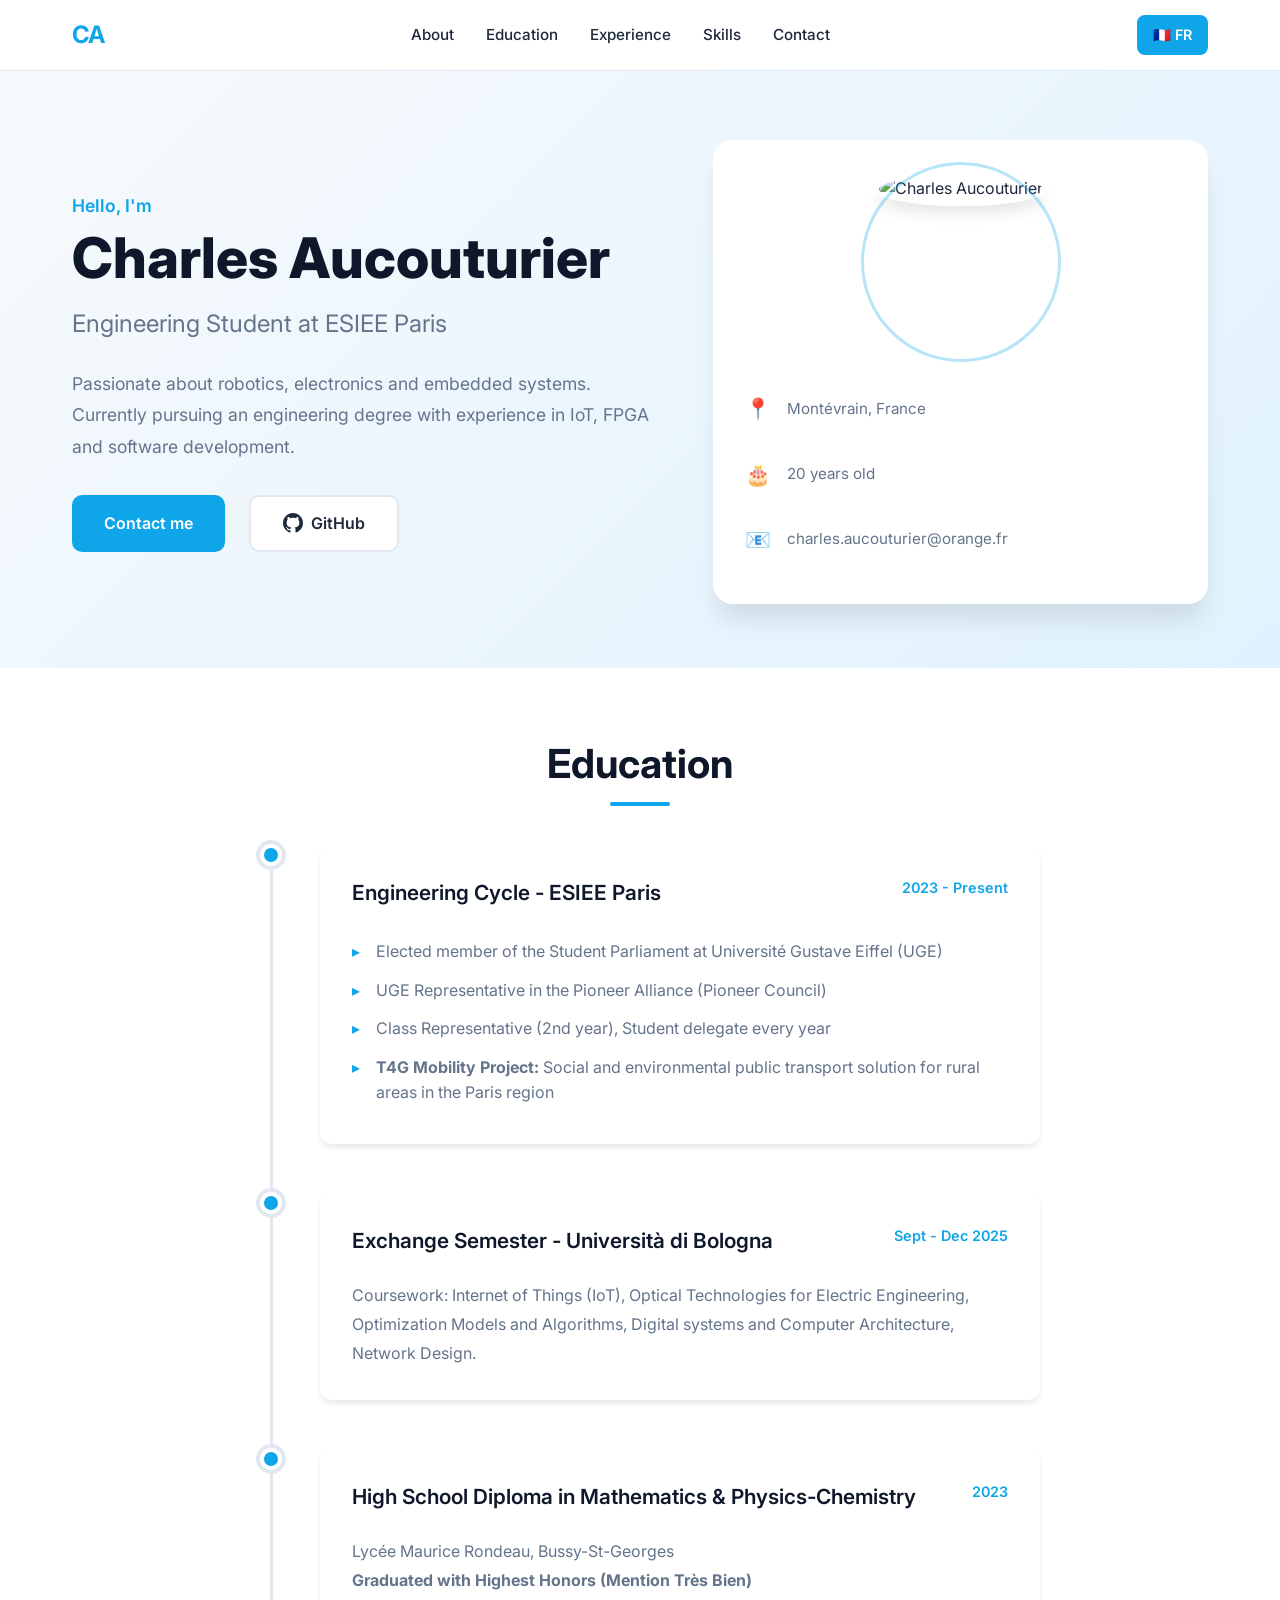
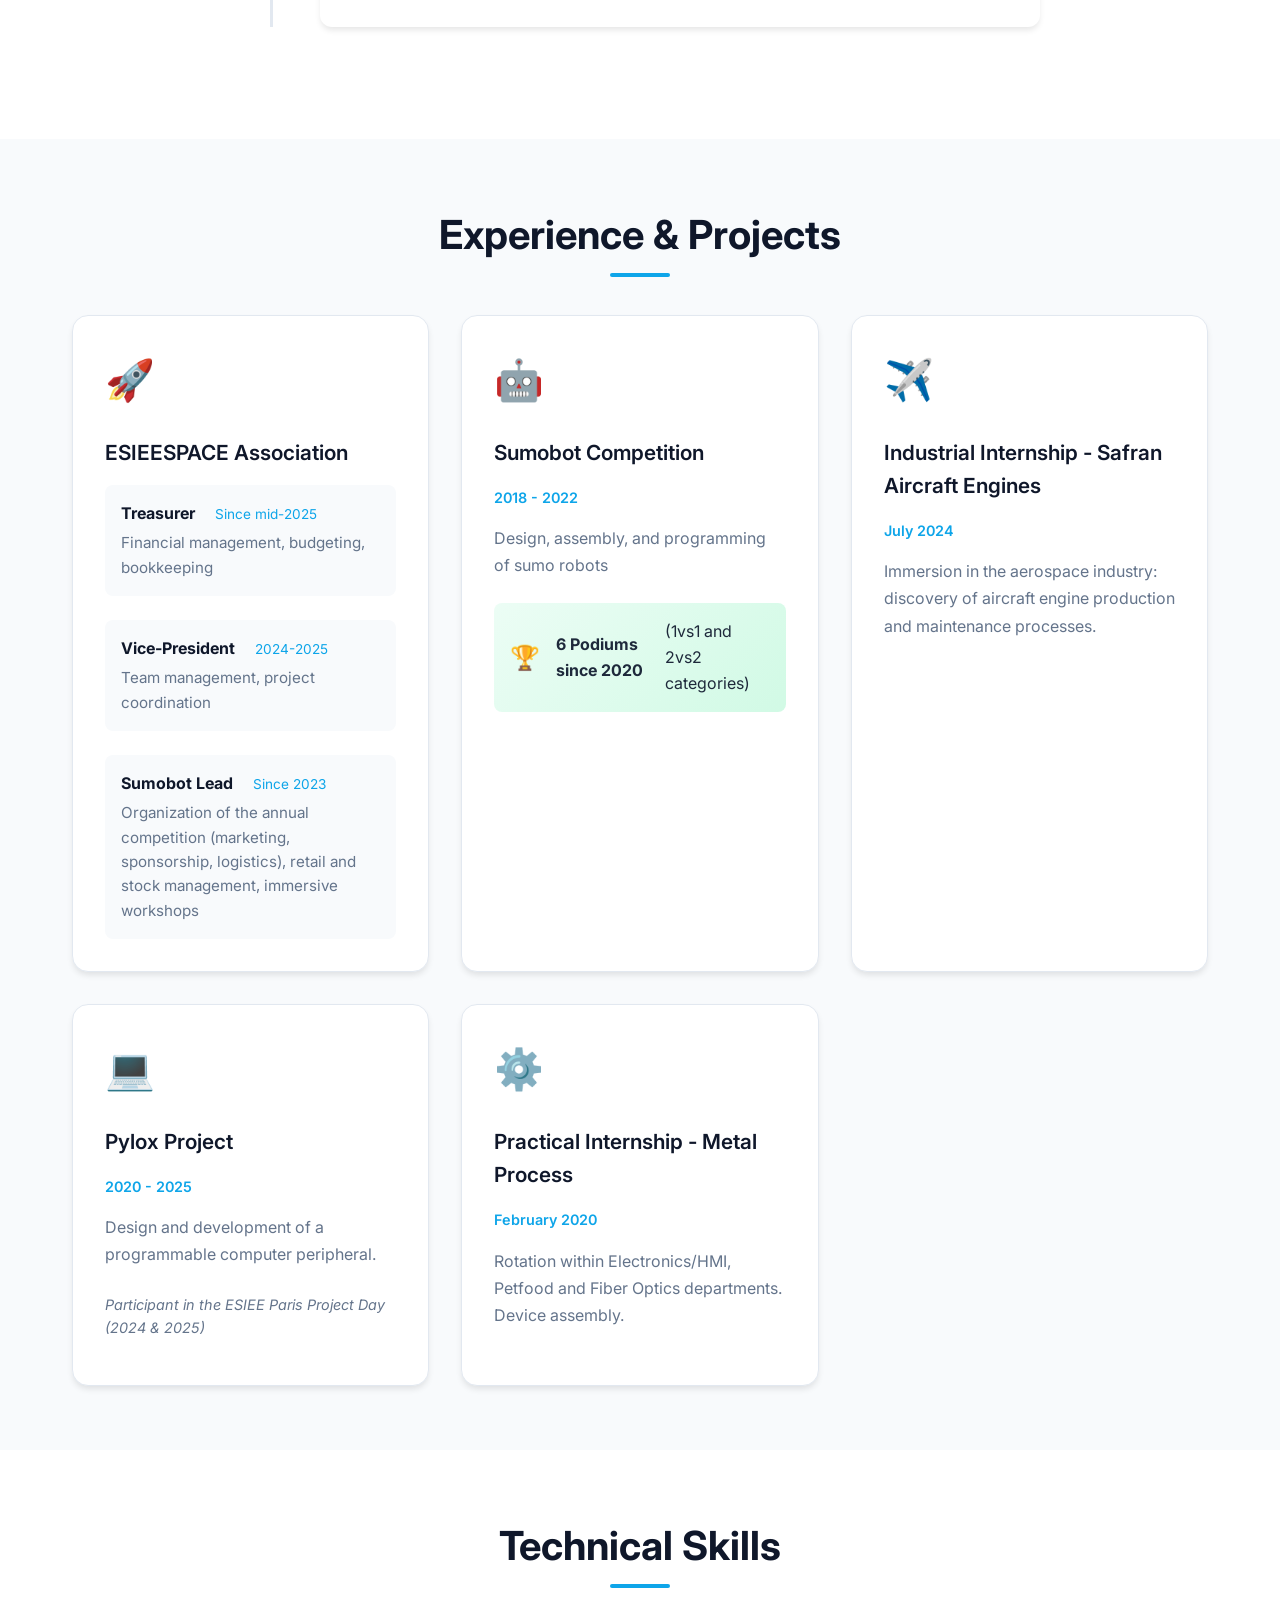
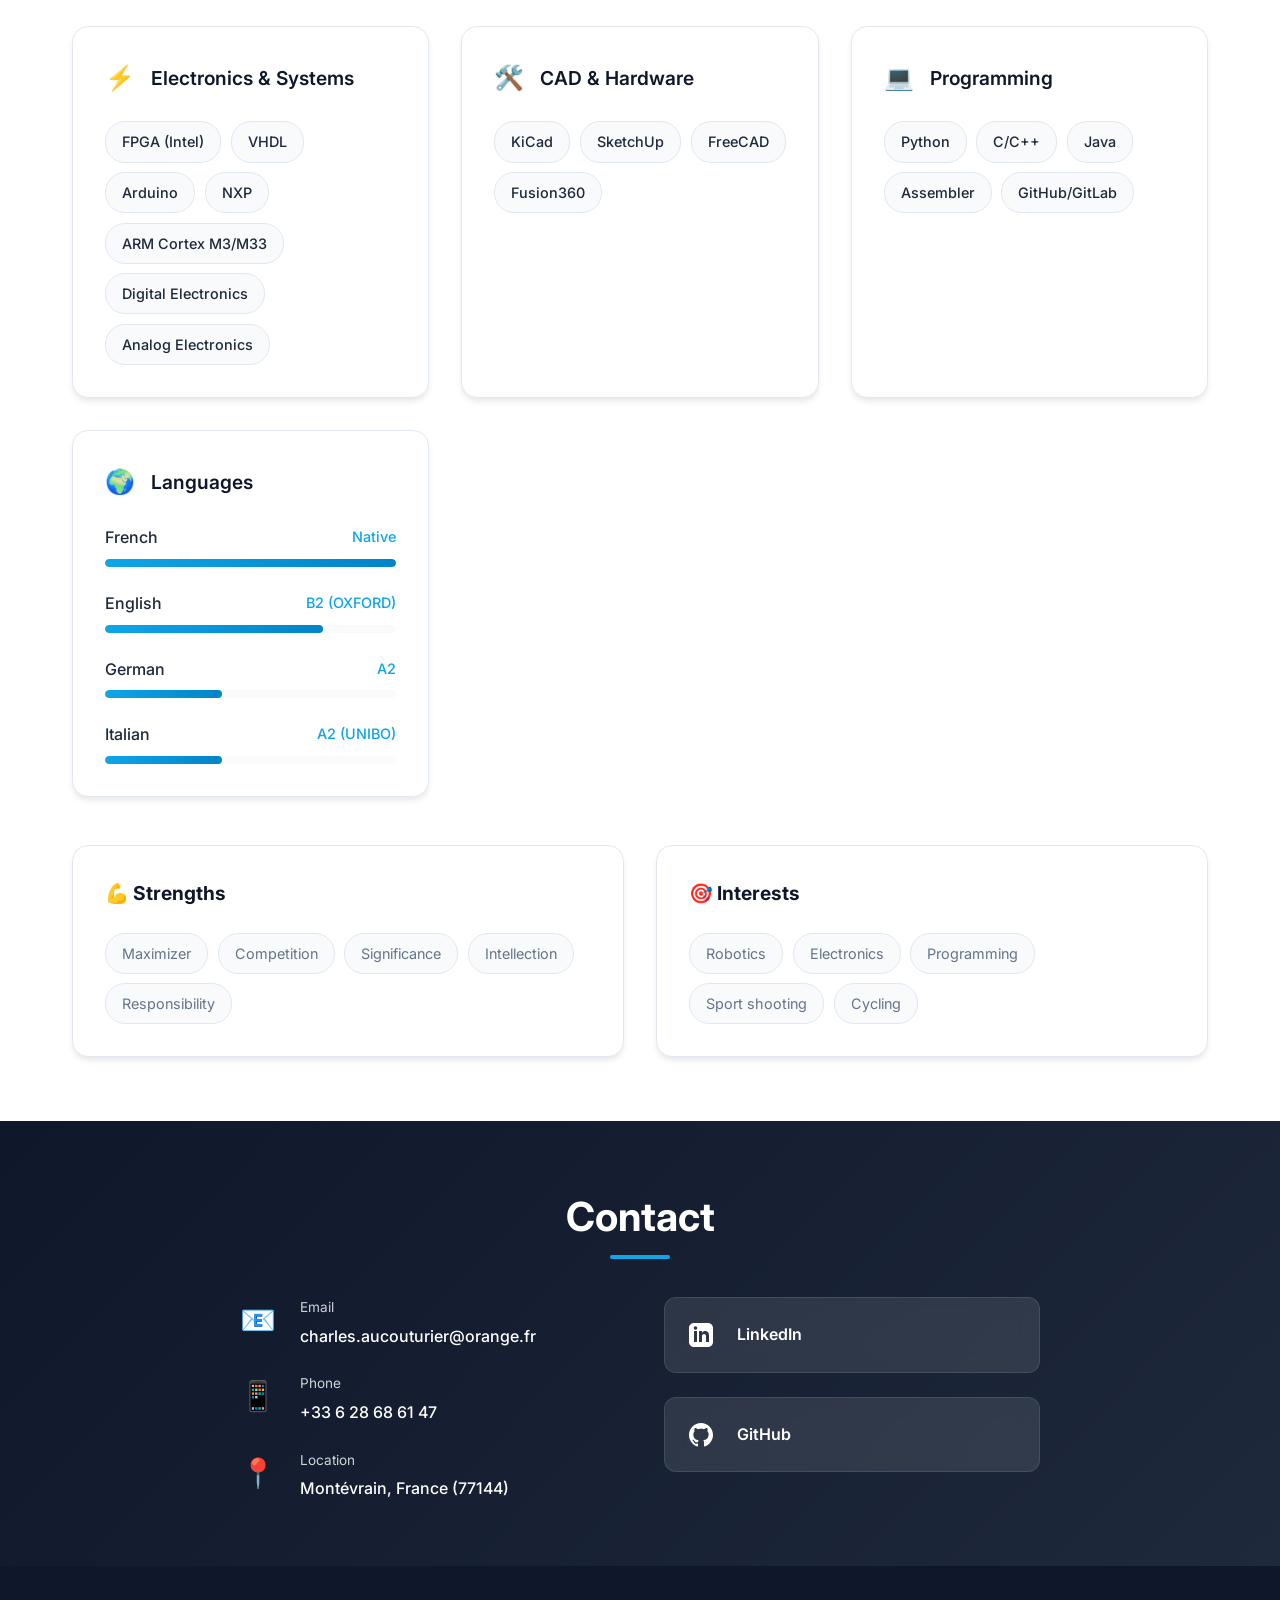
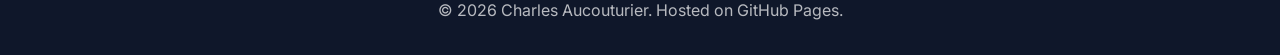
==== en/index.html @ 8cb734eb "First upload" ====
<!DOCTYPE html>
<html lang="en">
<head>
    <meta charset="UTF-8">
    <meta name="viewport" content="width=device-width, initial-scale=1.0">
    <title>Charles Aucouturier - Engineering Student</title>
    <link rel="stylesheet" href="../css/style.css">
    <link rel="preconnect" href="https://fonts.googleapis.com">
    <link rel="preconnect" href="https://fonts.gstatic.com" crossorigin>
    <link href="https://fonts.googleapis.com/css2?family=Inter:wght@300;400;500;600;700&display=swap" rel="stylesheet">
</head>
<body>
    <!-- Header with language toggle -->
    <header class="header">
        <div class="container header-content">
            <div class="logo">CA</div>
            <nav class="nav-links">
                <a href="#about" class="nav-link">About</a>
                <a href="#education" class="nav-link">Education</a>
                <a href="#experience" class="nav-link">Experience</a>
                <a href="#skills" class="nav-link">Skills</a>
                <a href="#contact" class="nav-link">Contact</a>
            </nav>
            <a href="../" class="lang-toggle">🇫🇷 FR</a>
        </div>
    </header>

    <!-- Hero Section -->
    <section class="hero" id="about">
        <div class="container">
            <div class="hero-content">
                <div class="hero-text">
                    <div class="hero-greeting fade-in">Hello, I'm</div>
                    <h1 class="hero-title fade-in-delay-1">Charles Aucouturier</h1>
                    <p class="hero-subtitle fade-in-delay-2">Engineering Student at ESIEE Paris</p>
                    <p class="hero-description fade-in-delay-3">
                        Passionate about robotics, electronics and embedded systems. 
                        Currently pursuing an engineering degree with experience in IoT, FPGA and software development.
                    </p>
                    <div class="hero-cta fade-in-delay-4">
                        <a href="#contact" class="btn btn-primary">Contact me</a>
                        <a href="https://github.com/Charlox29" target="_blank" class="btn btn-secondary">
                            <svg width="20" height="20" fill="currentColor" viewBox="0 0 24 24">
                                <path d="M12 0c-6.626 0-12 5.373-12 12 0 5.302 3.438 9.8 8.207 11.387.599.111.793-.261.793-.577v-2.234c-3.338.726-4.033-1.416-4.033-1.416-.546-1.387-1.333-1.756-1.333-1.756-1.089-.745.083-.729.083-.729 1.205.084 1.839 1.237 1.839 1.237 1.07 1.834 2.807 1.304 3.492.997.107-.775.418-1.305.762-1.604-2.665-.305-5.467-1.334-5.467-5.931 0-1.311.469-2.381 1.236-3.221-.124-.303-.535-1.524.117-3.176 0 0 1.008-.322 3.301 1.23.957-.266 1.983-.399 3.003-.404 1.02.005 2.047.138 3.006.404 2.291-1.552 3.297-1.23 3.297-1.23.653 1.653.242 2.874.118 3.176.77.84 1.235 1.911 1.235 3.221 0 4.609-2.807 5.624-5.479 5.921.43.372.823 1.102.823 2.222v3.293c0 .319.192.694.801.576 4.765-1.589 8.199-6.086 8.199-11.386 0-6.627-5.373-12-12-12z"/>
                            </svg>
                            GitHub
                        </a>
                    </div>
                </div>
                <div class="hero-image fade-in-delay-2">
                    <div class="profile-card">
                        <div class="profile-img-wrapper">
                            <div class="profile-ring"></div>
                            <img src="https://github.com/Charlox29.png" alt="Charles Aucouturier" class="profile-img">
                        </div>
                        <div class="profile-info">
                            <div class="info-item">
                                <span class="info-icon">📍</span>
                                <span>Montévrain, France</span>
                            </div>
                            <div class="info-item">
                                <span class="info-icon">🎂</span>
                                <span>20 years old</span>
                            </div>
                            <div class="info-item">
                                <span class="info-icon">📧</span>
                                <span>charles.aucouturier@orange.fr</span>
                            </div>
                        </div>
                    </div>
                </div>
            </div>
        </div>
    </section>

    <!-- Education -->
    <section class="section section-alt" id="education">
        <div class="container">
            <h2 class="section-title">Education</h2>
            <div class="timeline">
                <div class="timeline-item scroll-reveal">
                    <div class="timeline-dot"></div>
                    <div class="timeline-content">
                        <div class="timeline-header">
                            <h3>Engineering Cycle - ESIEE Paris</h3>
                            <span class="timeline-date">2023 - Present</span>
                        </div>
                        <ul class="timeline-details">
                            <li>Elected member of the Student Parliament at Université Gustave Eiffel (UGE)</li>
                            <li>UGE Representative in the Pioneer Alliance (Pioneer Council)</li>
                            <li>Class Representative (2nd year), Student delegate every year</li>
                            <li><strong>T4G Mobility Project:</strong> Social and environmental public transport solution for rural areas in the Paris region</li>
                        </ul>
                    </div>
                </div>

                <div class="timeline-item scroll-reveal">
                    <div class="timeline-dot"></div>
                    <div class="timeline-content">
                        <div class="timeline-header">
                            <h3>Exchange Semester - Università di Bologna</h3>
                            <span class="timeline-date">Sept - Dec 2025</span>
                        </div>
                        <p class="timeline-description">
                            Coursework: Internet of Things (IoT), Optical Technologies for Electric Engineering, 
                            Optimization Models and Algorithms, Digital systems and Computer Architecture, Network Design.
                        </p>
                    </div>
                </div>

                <div class="timeline-item scroll-reveal">
                    <div class="timeline-dot"></div>
                    <div class="timeline-content">
                        <div class="timeline-header">
                            <h3>High School Diploma in Mathematics & Physics-Chemistry</h3>
                            <span class="timeline-date">2023</span>
                        </div>
                        <p class="timeline-description">
                            Lycée Maurice Rondeau, Bussy-St-Georges<br>
                            <strong>Graduated with Highest Honors (Mention Très Bien)</strong>
                        </p>
                    </div>
                </div>
            </div>
        </div>
    </section>

    <!-- Experience -->
    <section class="section" id="experience">
        <div class="container">
            <h2 class="section-title">Experience & Projects</h2>
            
            <div class="cards-grid">
                <!-- ESIEESPACE -->
                <div class="card scroll-reveal">
                    <div class="card-icon">🚀</div>
                    <h3 class="card-title">ESIEESPACE Association</h3>
                    <div class="card-roles">
                        <div class="role">
                            <strong>Treasurer</strong> <span class="role-date">Since mid-2025</span>
                            <p>Financial management, budgeting, bookkeeping</p>
                        </div>
                        <div class="role">
                            <strong>Vice-President</strong> <span class="role-date">2024-2025</span>
                            <p>Team management, project coordination</p>
                        </div>
                        <div class="role">
                            <strong>Sumobot Lead</strong> <span class="role-date">Since 2023</span>
                            <p>Organization of the annual competition (marketing, sponsorship, logistics), retail and stock management, immersive workshops</p>
                        </div>
                    </div>
                </div>

                <!-- Sumobot Competition -->
                <div class="card scroll-reveal">
                    <div class="card-icon">🤖</div>
                    <h3 class="card-title">Sumobot Competition</h3>
                    <span class="card-date">2018 - 2022</span>
                    <p class="card-description">
                        Design, assembly, and programming of sumo robots
                    </p>
                    <div class="achievement">
                        <span class="achievement-icon">🏆</span>
                        <strong>6 Podiums since 2020</strong> (1vs1 and 2vs2 categories)
                    </div>
                </div>

                <!-- Safran -->
                <div class="card scroll-reveal">
                    <div class="card-icon">✈️</div>
                    <h3 class="card-title">Industrial Internship - Safran Aircraft Engines</h3>
                    <span class="card-date">July 2024</span>
                    <p class="card-description">
                        Immersion in the aerospace industry: discovery of aircraft engine production and maintenance processes.
                    </p>
                </div>

                <!-- Pylox Project -->
                <div class="card scroll-reveal">
                    <div class="card-icon">💻</div>
                    <h3 class="card-title">Pylox Project</h3>
                    <span class="card-date">2020 - 2025</span>
                    <p class="card-description">
                        Design and development of a programmable computer peripheral.
                    </p>
                    <p class="card-note">Participant in the ESIEE Paris Project Day (2024 & 2025)</p>
                </div>

                <!-- Metal Process -->
                <div class="card scroll-reveal">
                    <div class="card-icon">⚙️</div>
                    <h3 class="card-title">Practical Internship - Metal Process</h3>
                    <span class="card-date">February 2020</span>
                    <p class="card-description">
                        Rotation within Electronics/HMI, Petfood and Fiber Optics departments. Device assembly.
                    </p>
                </div>
            </div>
        </div>
    </section>

    <!-- Skills -->
    <section class="section section-alt" id="skills">
        <div class="container">
            <h2 class="section-title">Technical Skills</h2>
            
            <div class="skills-grid">
                <div class="skill-category scroll-reveal">
                    <h3 class="skill-category-title">
                        <span class="skill-icon">⚡</span>
                        Electronics & Systems
                    </h3>
                    <div class="skill-tags">
                        <span class="skill-tag">FPGA (Intel)</span>
                        <span class="skill-tag">VHDL</span>
                        <span class="skill-tag">Arduino</span>
                        <span class="skill-tag">NXP</span>
                        <span class="skill-tag">ARM Cortex M3/M33</span>
                        <span class="skill-tag">Digital Electronics</span>
                        <span class="skill-tag">Analog Electronics</span>
                    </div>
                </div>

                <div class="skill-category scroll-reveal">
                    <h3 class="skill-category-title">
                        <span class="skill-icon">🛠️</span>
                        CAD & Hardware
                    </h3>
                    <div class="skill-tags">
                        <span class="skill-tag">KiCad</span>
                        <span class="skill-tag">SketchUp</span>
                        <span class="skill-tag">FreeCAD</span>
                        <span class="skill-tag">Fusion360</span>
                    </div>
                </div>

                <div class="skill-category scroll-reveal">
                    <h3 class="skill-category-title">
                        <span class="skill-icon">💻</span>
                        Programming
                    </h3>
                    <div class="skill-tags">
                        <span class="skill-tag">Python</span>
                        <span class="skill-tag">C/C++</span>
                        <span class="skill-tag">Java</span>
                        <span class="skill-tag">Assembler</span>
                        <span class="skill-tag">GitHub/GitLab</span>
                    </div>
                </div>

                <div class="skill-category scroll-reveal">
                    <h3 class="skill-category-title">
                        <span class="skill-icon">🌍</span>
                        Languages
                    </h3>
                    <div class="language-bars">
                        <div class="language-bar">
                            <div class="language-info">
                                <span>French</span>
                                <span class="language-level">Native</span>
                            </div>
                            <div class="progress-bar">
                                <div class="progress-fill" style="width: 100%"></div>
                            </div>
                        </div>
                        <div class="language-bar">
                            <div class="language-info">
                                <span>English</span>
                                <span class="language-level">B2 (OXFORD)</span>
                            </div>
                            <div class="progress-bar">
                                <div class="progress-fill" style="width: 75%"></div>
                            </div>
                        </div>
                        <div class="language-bar">
                            <div class="language-info">
                                <span>German</span>
                                <span class="language-level">A2</span>
                            </div>
                            <div class="progress-bar">
                                <div class="progress-fill" style="width: 40%"></div>
                            </div>
                        </div>
                        <div class="language-bar">
                            <div class="language-info">
                                <span>Italian</span>
                                <span class="language-level">A2 (UNIBO)</span>
                            </div>
                            <div class="progress-bar">
                                <div class="progress-fill" style="width: 40%"></div>
                            </div>
                        </div>
                    </div>
                </div>
            </div>

            <!-- Strengths & Interests -->
            <div class="extras-grid">
                <div class="extra-box scroll-reveal">
                    <h3>💪 Strengths</h3>
                    <div class="tags">
                        <span class="tag">Maximizer</span>
                        <span class="tag">Competition</span>
                        <span class="tag">Significance</span>
                        <span class="tag">Intellection</span>
                        <span class="tag">Responsibility</span>
                    </div>
                </div>
                <div class="extra-box scroll-reveal">
                    <h3>🎯 Interests</h3>
                    <div class="tags">
                        <span class="tag">Robotics</span>
                        <span class="tag">Electronics</span>
                        <span class="tag">Programming</span>
                        <span class="tag">Sport shooting</span>
                        <span class="tag">Cycling</span>
                    </div>
                </div>
            </div>
        </div>
    </section>

    <!-- Contact -->
    <section class="section section-contact" id="contact">
        <div class="container">
            <h2 class="section-title">Contact</h2>
            <div class="contact-content">
                <div class="contact-info scroll-reveal">
                    <div class="contact-item">
                        <div class="contact-icon">📧</div>
                        <div>
                            <div class="contact-label">Email</div>
                            <a href="mailto:charles.aucouturier@orange.fr" class="contact-value">charles.aucouturier@orange.fr</a>
                        </div>
                    </div>
                    <div class="contact-item">
                        <div class="contact-icon">📱</div>
                        <div>
                            <div class="contact-label">Phone</div>
                            <a href="tel:+33628686147" class="contact-value">+33 6 28 68 61 47</a>
                        </div>
                    </div>
                    <div class="contact-item">
                        <div class="contact-icon">📍</div>
                        <div>
                            <div class="contact-label">Location</div>
                            <span class="contact-value">Montévrain, France (77144)</span>
                        </div>
                    </div>
                </div>
                <div class="social-links scroll-reveal">
                    <a href="https://linkedin.com/in/charles-aucouturier" target="_blank" class="social-link linkedin">
                        <svg width="24" height="24" fill="currentColor" viewBox="0 0 24 24">
                            <path d="M19 0h-14c-2.761 0-5 2.239-5 5v14c0 2.761 2.239 5 5 5h14c2.762 0 5-2.239 5-5v-14c0-2.761-2.238-5-5-5zm-11 19h-3v-11h3v11zm-1.5-12.268c-.966 0-1.75-.79-1.75-1.764s.784-1.764 1.75-1.764 1.75.79 1.75 1.764-.783 1.764-1.75 1.764zm13.5 12.268h-3v-5.604c0-3.368-4-3.113-4 0v5.604h-3v-11h3v1.765c1.396-2.586 7-2.777 7 2.476v6.759z"/>
                        </svg>
                        LinkedIn
                    </a>
                    <a href="https://github.com/Charlox29" target="_blank" class="social-link github">
                        <svg width="24" height="24" fill="currentColor" viewBox="0 0 24 24">
                            <path d="M12 0c-6.626 0-12 5.373-12 12 0 5.302 3.438 9.8 8.207 11.387.599.111.793-.261.793-.577v-2.234c-3.338.726-4.033-1.416-4.033-1.416-.546-1.387-1.333-1.756-1.333-1.756-1.089-.745.083-.729.083-.729 1.205.084 1.839 1.237 1.839 1.237 1.07 1.834 2.807 1.304 3.492.997.107-.775.418-1.305.762-1.604-2.665-.305-5.467-1.334-5.467-5.931 0-1.311.469-2.381 1.236-3.221-.124-.303-.535-1.524.117-3.176 0 0 1.008-.322 3.301 1.23.957-.266 1.983-.399 3.003-.404 1.02.005 2.047.138 3.006.404 2.291-1.552 3.297-1.23 3.297-1.23.653 1.653.242 2.874.118 3.176.77.84 1.235 1.911 1.235 3.221 0 4.609-2.807 5.624-5.479 5.921.43.372.823 1.102.823 2.222v3.293c0 .319.192.694.801.576 4.765-1.589 8.199-6.086 8.199-11.386 0-6.627-5.373-12-12-12z"/>
                        </svg>
                        GitHub
                    </a>
                </div>
            </div>
        </div>
    </section>

    <!-- Footer -->
    <footer class="footer">
        <div class="container">
            <p>&copy; 2026 Charles Aucouturier. Hosted on GitHub Pages.</p>
        </div>
    </footer>

    <script src="../js/script.js"></script>
</body>
</html>
---- css/style.css ----
/* ===========================
   VARIABLES & RESET
   =========================== */

:root {
    /* Couleurs Corporate */
    --primary-dark: #0f172a;
    --primary: #1e293b;
    --accent: #0ea5e9;
    --accent-hover: #0284c7;
    --secondary: #64748b;
    --background: #f8fafc;
    --card-bg: #ffffff;
    --success: #10b981;
    --border: #e2e8f0;
    
    /* Typographie */
    --font-main: 'Inter', -apple-system, BlinkMacSystemFont, 'Segoe UI', sans-serif;
    
    /* Espacements */
    --spacing-xs: 0.5rem;
    --spacing-sm: 1rem;
    --spacing-md: 1.5rem;
    --spacing-lg: 2rem;
    --spacing-xl: 3rem;
    --spacing-2xl: 4rem;
    
    /* Shadows */
    --shadow-sm: 0 1px 2px 0 rgba(0, 0, 0, 0.05);
    --shadow-md: 0 4px 6px -1px rgba(0, 0, 0, 0.1);
    --shadow-lg: 0 10px 15px -3px rgba(0, 0, 0, 0.1);
    --shadow-xl: 0 20px 25px -5px rgba(0, 0, 0, 0.1);
    
    /* Transitions */
    --transition-fast: 150ms ease;
    --transition-base: 250ms ease;
    --transition-slow: 350ms ease;
}

* {
    margin: 0;
    padding: 0;
    box-sizing: border-box;
}

html {
    scroll-behavior: smooth;
}

body {
    font-family: var(--font-main);
    background: var(--background);
    color: var(--primary);
    line-height: 1.6;
    overflow-x: hidden;
}

.container {
    max-width: 1200px;
    margin: 0 auto;
    padding: 0 var(--spacing-lg);
}

/* ===========================
   HEADER
   =========================== */

.header {
    position: fixed;
    top: 0;
    left: 0;
    right: 0;
    background: rgba(255, 255, 255, 0.95);
    backdrop-filter: blur(10px);
    border-bottom: 1px solid var(--border);
    z-index: 1000;
    transition: all var(--transition-base);
}

.header-content {
    display: flex;
    align-items: center;
    justify-content: space-between;
    height: 70px;
}

.logo {
    font-size: 1.5rem;
    font-weight: 700;
    color: var(--accent);
    letter-spacing: -0.05em;
}

.nav-links {
    display: flex;
    gap: var(--spacing-lg);
}

.nav-link {
    color: var(--primary);
    text-decoration: none;
    font-weight: 500;
    font-size: 0.95rem;
    position: relative;
    transition: color var(--transition-base);
}

.nav-link::after {
    content: '';
    position: absolute;
    bottom: -5px;
    left: 0;
    width: 0;
    height: 2px;
    background: var(--accent);
    transition: width var(--transition-base);
}

.nav-link:hover {
    color: var(--accent);
}

.nav-link:hover::after {
    width: 100%;
}

.lang-toggle {
    padding: 0.5rem 1rem;
    background: var(--accent);
    color: white;
    text-decoration: none;
    border-radius: 8px;
    font-weight: 600;
    font-size: 0.9rem;
    transition: all var(--transition-base);
}

.lang-toggle:hover {
    background: var(--accent-hover);
    transform: translateY(-2px);
    box-shadow: var(--shadow-md);
}

/* ===========================
   HERO SECTION
   =========================== */

.hero {
    padding-top: 140px;
    padding-bottom: var(--spacing-2xl);
    background: linear-gradient(135deg, #f8fafc 0%, #e0f2fe 100%);
}

.hero-content {
    display: grid;
    grid-template-columns: 1.2fr 1fr;
    gap: var(--spacing-xl);
    align-items: center;
}

.hero-greeting {
    color: var(--accent);
    font-weight: 600;
    font-size: 1.1rem;
    margin-bottom: var(--spacing-xs);
}

.hero-title {
    font-size: 3.5rem;
    font-weight: 800;
    color: var(--primary-dark);
    margin-bottom: var(--spacing-sm);
    line-height: 1.1;
}

.hero-subtitle {
    font-size: 1.5rem;
    color: var(--secondary);
    margin-bottom: var(--spacing-md);
}

.hero-description {
    font-size: 1.1rem;
    color: var(--secondary);
    line-height: 1.8;
    margin-bottom: var(--spacing-lg);
}

.hero-cta {
    display: flex;
    gap: var(--spacing-md);
}

.btn {
    padding: 0.875rem 2rem;
    border-radius: 10px;
    font-weight: 600;
    font-size: 1rem;
    text-decoration: none;
    transition: all var(--transition-base);
    display: inline-flex;
    align-items: center;
    gap: 0.5rem;
}

.btn-primary {
    background: var(--accent);
    color: white;
}

.btn-primary:hover {
    background: var(--accent-hover);
    transform: translateY(-3px);
    box-shadow: var(--shadow-lg);
}

.btn-secondary {
    background: white;
    color: var(--primary);
    border: 2px solid var(--border);
}

.btn-secondary:hover {
    border-color: var(--accent);
    color: var(--accent);
    transform: translateY(-3px);
    box-shadow: var(--shadow-md);
}

/* Profile Card */
.profile-card {
    background: white;
    padding: var(--spacing-lg);
    border-radius: 20px;
    box-shadow: var(--shadow-xl);
    text-align: center;
}

.profile-img-wrapper {
    position: relative;
    width: 180px;
    height: 180px;
    margin: 0 auto var(--spacing-md);
}

.profile-ring {
    position: absolute;
    inset: -10px;
    border: 3px solid var(--accent);
    border-radius: 50%;
    opacity: 0.3;
    animation: pulse-ring 2s ease-in-out infinite;
}

.profile-placeholder {
    width: 100%;
    height: 100%;
    background: linear-gradient(135deg, var(--accent) 0%, #0284c7 100%);
    border-radius: 50%;
    display: flex;
    align-items: center;
    justify-content: center;
    color: white;
}

.profile-img {
    width: 100%;
    height: 100%;
    border-radius: 50%;
    object-fit: cover;
    border: 4px solid white;
    box-shadow: var(--shadow-lg);
}

.info-item {
    display: flex;
    align-items: center;
    gap: var(--spacing-sm);
    padding: var(--spacing-sm) 0;
    font-size: 0.95rem;
    color: var(--secondary);
}

.info-icon {
    font-size: 1.3rem;
}

/* ===========================
   SECTIONS
   =========================== */

.section {
    padding: var(--spacing-2xl) 0;
}

.section-alt {
    background: white;
}

.section-title {
    font-size: 2.5rem;
    font-weight: 700;
    color: var(--primary-dark);
    margin-bottom: var(--spacing-xl);
    text-align: center;
    position: relative;
}

.section-title::after {
    content: '';
    position: absolute;
    bottom: -10px;
    left: 50%;
    transform: translateX(-50%);
    width: 60px;
    height: 4px;
    background: var(--accent);
    border-radius: 2px;
}

/* ===========================
   TIMELINE
   =========================== */

.timeline {
    max-width: 800px;
    margin: 0 auto;
    position: relative;
}

.timeline::before {
    content: '';
    position: absolute;
    left: 30px;
    top: 0;
    bottom: 0;
    width: 3px;
    background: var(--border);
}

.timeline-item {
    position: relative;
    padding-left: 80px;
    margin-bottom: var(--spacing-xl);
}

.timeline-dot {
    position: absolute;
    left: 20px;
    top: 0;
    width: 22px;
    height: 22px;
    background: var(--accent);
    border: 4px solid white;
    border-radius: 50%;
    box-shadow: 0 0 0 4px var(--border);
    z-index: 1;
}

.timeline-content {
    background: white;
    padding: var(--spacing-lg);
    border-radius: 12px;
    box-shadow: var(--shadow-md);
    transition: all var(--transition-base);
}

.timeline-content:hover {
    transform: translateX(5px);
    box-shadow: var(--shadow-lg);
}

.timeline-header {
    display: flex;
    justify-content: space-between;
    align-items: flex-start;
    margin-bottom: var(--spacing-md);
}

.timeline-header h3 {
    font-size: 1.3rem;
    color: var(--primary-dark);
    font-weight: 600;
}

.timeline-date {
    color: var(--accent);
    font-weight: 600;
    font-size: 0.9rem;
    white-space: nowrap;
}

.timeline-details {
    list-style: none;
    color: var(--secondary);
}

.timeline-details li {
    padding: 0.4rem 0;
    padding-left: 1.5rem;
    position: relative;
}

.timeline-details li::before {
    content: '▸';
    position: absolute;
    left: 0;
    color: var(--accent);
}

.timeline-description {
    color: var(--secondary);
    line-height: 1.8;
}

/* ===========================
   CARDS GRID
   =========================== */

.cards-grid {
    display: grid;
    grid-template-columns: repeat(auto-fit, minmax(320px, 1fr));
    gap: var(--spacing-lg);
    margin-top: var(--spacing-xl);
}

.card {
    background: white;
    padding: var(--spacing-lg);
    border-radius: 16px;
    box-shadow: var(--shadow-md);
    transition: all var(--transition-base);
    border: 1px solid var(--border);
}

.card:hover {
    transform: translateY(-5px);
    box-shadow: var(--shadow-xl);
    border-color: var(--accent);
}

.card-icon {
    font-size: 2.5rem;
    margin-bottom: var(--spacing-md);
}

.card-title {
    font-size: 1.3rem;
    color: var(--primary-dark);
    margin-bottom: var(--spacing-sm);
    font-weight: 600;
}

.card-date {
    display: inline-block;
    color: var(--accent);
    font-weight: 600;
    font-size: 0.9rem;
    margin-bottom: var(--spacing-sm);
}

.card-description {
    color: var(--secondary);
    line-height: 1.7;
    margin-bottom: var(--spacing-md);
}

.card-roles {
    display: flex;
    flex-direction: column;
    gap: var(--spacing-md);
}

.role {
    padding: var(--spacing-sm);
    background: var(--background);
    border-radius: 8px;
}

.role strong {
    color: var(--primary-dark);
}

.role-date {
    color: var(--accent);
    font-size: 0.85rem;
    margin-left: var(--spacing-sm);
}

.role p {
    margin-top: 0.3rem;
    color: var(--secondary);
    font-size: 0.95rem;
}

.achievement {
    display: flex;
    align-items: center;
    gap: var(--spacing-sm);
    padding: var(--spacing-sm);
    background: linear-gradient(135deg, #ecfdf5 0%, #d1fae5 100%);
    border-radius: 8px;
    margin-top: var(--spacing-md);
}

.achievement-icon {
    font-size: 1.5rem;
}

.card-note {
    color: var(--secondary);
    font-style: italic;
    font-size: 0.9rem;
}

/* ===========================
   SKILLS
   =========================== */

.skills-grid {
    display: grid;
    grid-template-columns: repeat(auto-fit, minmax(280px, 1fr));
    gap: var(--spacing-lg);
    margin-bottom: var(--spacing-xl);
}

.skill-category {
    background: white;
    padding: var(--spacing-lg);
    border-radius: 16px;
    box-shadow: var(--shadow-md);
    border: 1px solid var(--border);
}

.skill-category-title {
    display: flex;
    align-items: center;
    gap: var(--spacing-sm);
    font-size: 1.2rem;
    color: var(--primary-dark);
    margin-bottom: var(--spacing-md);
    font-weight: 600;
}

.skill-icon {
    font-size: 1.5rem;
}

.skill-tags {
    display: flex;
    flex-wrap: wrap;
    gap: 0.6rem;
}

.skill-tag {
    padding: 0.5rem 1rem;
    background: var(--background);
    color: var(--primary);
    border-radius: 20px;
    font-size: 0.9rem;
    font-weight: 500;
    transition: all var(--transition-fast);
    border: 1px solid var(--border);
}

.skill-tag:hover {
    background: var(--accent);
    color: white;
    border-color: var(--accent);
    transform: translateY(-2px);
}

/* Language Bars */
.language-bars {
    display: flex;
    flex-direction: column;
    gap: var(--spacing-md);
}

.language-bar {
    display: flex;
    flex-direction: column;
    gap: 0.5rem;
}

.language-info {
    display: flex;
    justify-content: space-between;
    font-weight: 500;
}

.language-level {
    color: var(--accent);
    font-size: 0.9rem;
}

.progress-bar {
    height: 8px;
    background: var(--background);
    border-radius: 10px;
    overflow: hidden;
}

.progress-fill {
    height: 100%;
    background: linear-gradient(90deg, var(--accent) 0%, #0284c7 100%);
    border-radius: 10px;
    transition: width 1s ease;
}

/* Extras */
.extras-grid {
    display: grid;
    grid-template-columns: repeat(auto-fit, minmax(300px, 1fr));
    gap: var(--spacing-lg);
    margin-top: var(--spacing-xl);
}

.extra-box {
    background: white;
    padding: var(--spacing-lg);
    border-radius: 16px;
    box-shadow: var(--shadow-md);
    border: 1px solid var(--border);
}

.extra-box h3 {
    color: var(--primary-dark);
    margin-bottom: var(--spacing-md);
    font-size: 1.2rem;
}

.tags {
    display: flex;
    flex-wrap: wrap;
    gap: 0.6rem;
}

.tag {
    padding: 0.5rem 1rem;
    background: var(--background);
    color: var(--secondary);
    border-radius: 20px;
    font-size: 0.9rem;
    border: 1px solid var(--border);
}

/* ===========================
   CONTACT
   =========================== */

.section-contact {
    background: linear-gradient(135deg, var(--primary-dark) 0%, var(--primary) 100%);
    color: white;
}

.section-contact .section-title {
    color: white;
}

.section-contact .section-title::after {
    background: var(--accent);
}

.contact-content {
    max-width: 800px;
    margin: 0 auto;
    display: grid;
    grid-template-columns: 1fr 1fr;
    gap: var(--spacing-xl);
}

.contact-info {
    display: flex;
    flex-direction: column;
    gap: var(--spacing-md);
}

.contact-item {
    display: flex;
    gap: var(--spacing-md);
    align-items: flex-start;
}

.contact-icon {
    font-size: 1.8rem;
}

.contact-label {
    font-size: 0.85rem;
    opacity: 0.8;
    margin-bottom: 0.3rem;
}

.contact-value {
    color: white;
    text-decoration: none;
    font-weight: 500;
    transition: color var(--transition-base);
}

.contact-value:hover {
    color: var(--accent);
}

.social-links {
    display: flex;
    flex-direction: column;
    gap: var(--spacing-md);
}

.social-link {
    display: flex;
    align-items: center;
    gap: var(--spacing-md);
    padding: var(--spacing-md);
    background: rgba(255, 255, 255, 0.1);
    border-radius: 12px;
    color: white;
    text-decoration: none;
    font-weight: 600;
    transition: all var(--transition-base);
    backdrop-filter: blur(10px);
    border: 1px solid rgba(255, 255, 255, 0.1);
}

.social-link:hover {
    background: rgba(255, 255, 255, 0.15);
    transform: translateX(5px);
}

/* ===========================
   FOOTER
   =========================== */

.footer {
    background: var(--primary-dark);
    color: rgba(255, 255, 255, 0.7);
    padding: var(--spacing-lg) 0;
    text-align: center;
}

/* ===========================
   ANIMATIONS
   =========================== */

@keyframes pulse-ring {
    0%, 100% {
        transform: scale(1);
        opacity: 0.3;
    }
    50% {
        transform: scale(1.05);
        opacity: 0.5;
    }
}

/* Fade in animations */
.fade-in {
    animation: fadeIn 0.8s ease forwards;
}

.fade-in-delay-1 {
    animation: fadeIn 0.8s ease 0.2s forwards;
    opacity: 0;
}

.fade-in-delay-2 {
    animation: fadeIn 0.8s ease 0.4s forwards;
    opacity: 0;
}

.fade-in-delay-3 {
    animation: fadeIn 0.8s ease 0.6s forwards;
    opacity: 0;
}

.fade-in-delay-4 {
    animation: fadeIn 0.8s ease 0.8s forwards;
    opacity: 0;
}

@keyframes fadeIn {
    from {
        opacity: 0;
        transform: translateY(20px);
    }
    to {
        opacity: 1;
        transform: translateY(0);
    }
}

/* Scroll reveal (will be triggered by JS) */
.scroll-reveal {
    opacity: 0;
    transform: translateY(30px);
    transition: all 0.6s ease;
}

.scroll-reveal.revealed {
    opacity: 1;
    transform: translateY(0);
}

/* ===========================
   RESPONSIVE
   =========================== */

@media (max-width: 968px) {
    .hero-content {
        grid-template-columns: 1fr;
        text-align: center;
    }
    
    .hero-cta {
        justify-content: center;
    }
    
    .contact-content {
        grid-template-columns: 1fr;
    }
    
    .nav-links {
        display: none;
    }
}

@media (max-width: 640px) {
    .hero-title {
        font-size: 2.5rem;
    }
    
    .hero-subtitle {
        font-size: 1.2rem;
    }
    
    .section-title {
        font-size: 2rem;
    }
    
    .timeline::before {
        left: 15px;
    }
    
    .timeline-item {
        padding-left: 50px;
    }
    
    .timeline-dot {
        left: 5px;
    }
    
    .cards-grid {
        grid-template-columns: 1fr;
    }
    
    .hero-cta {
        flex-direction: column;
    }
    
    .btn {
        width: 100%;
        justify-content: center;
    }
}
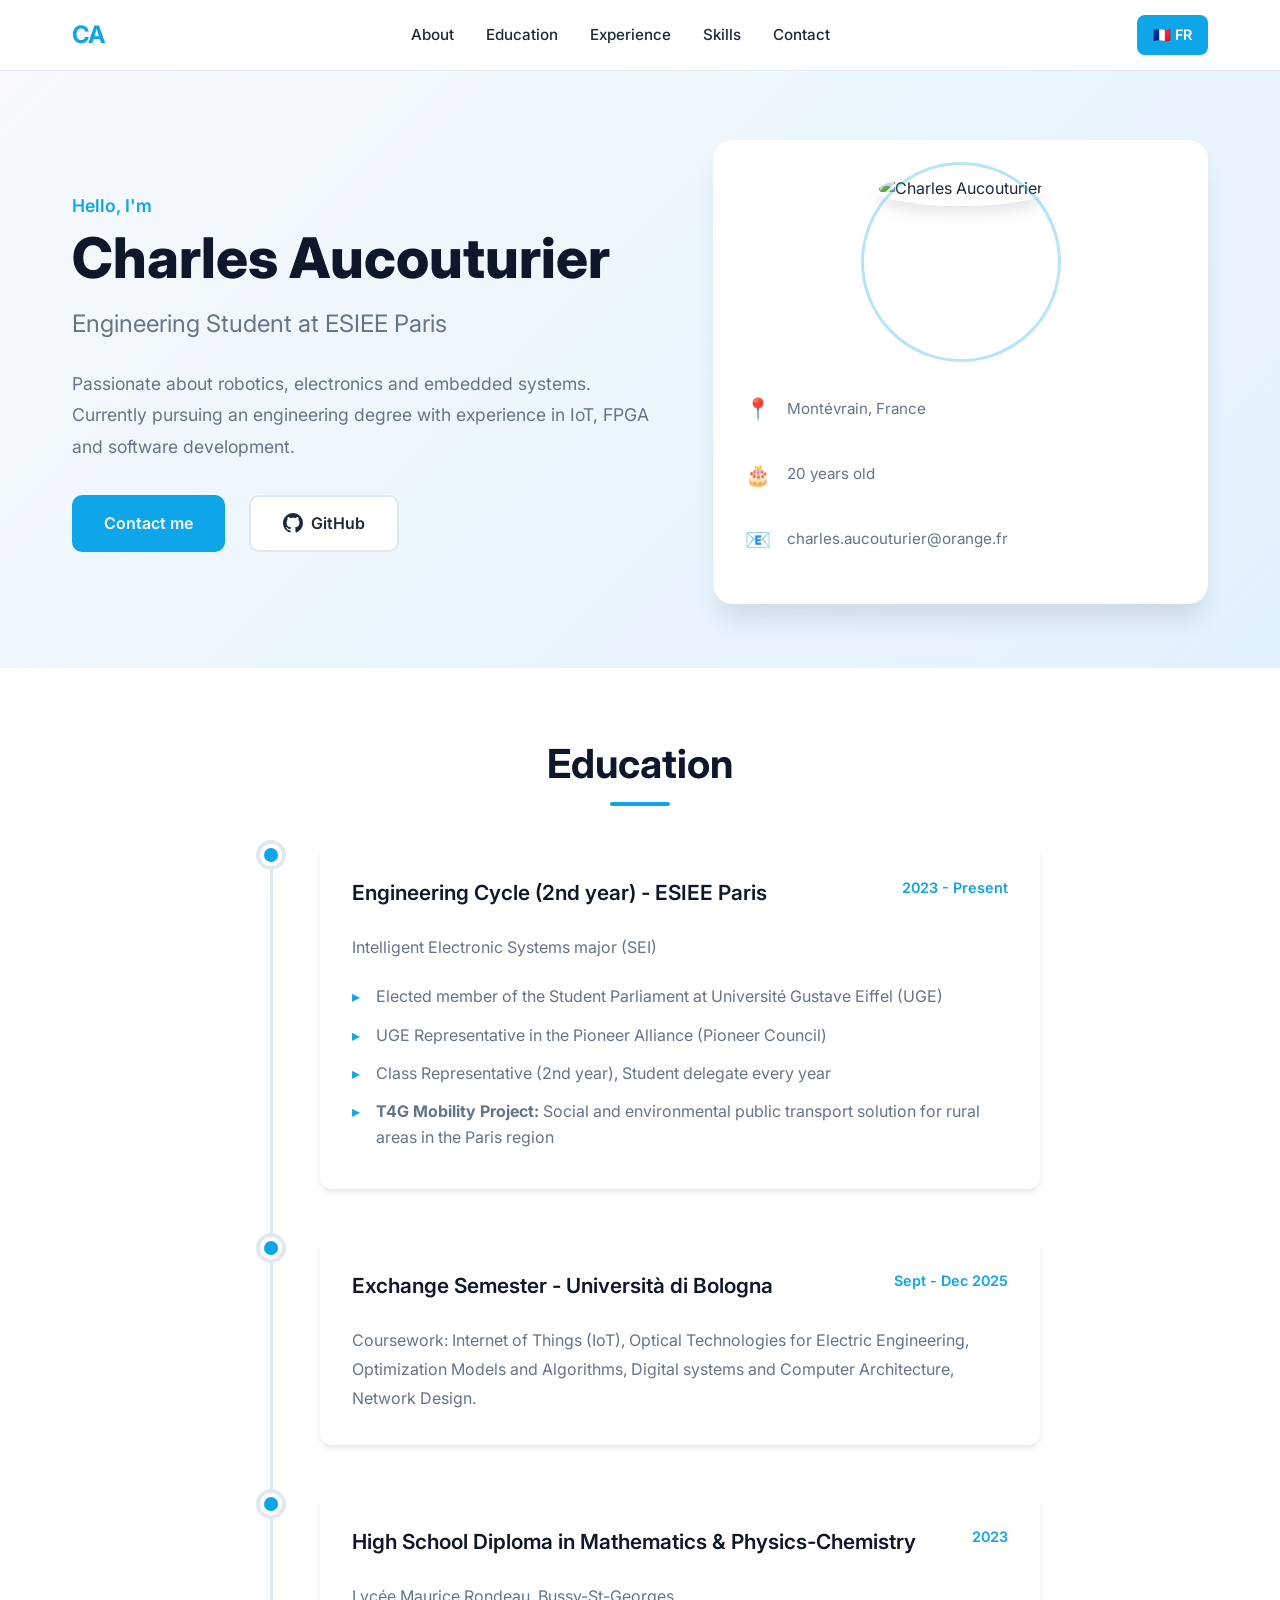
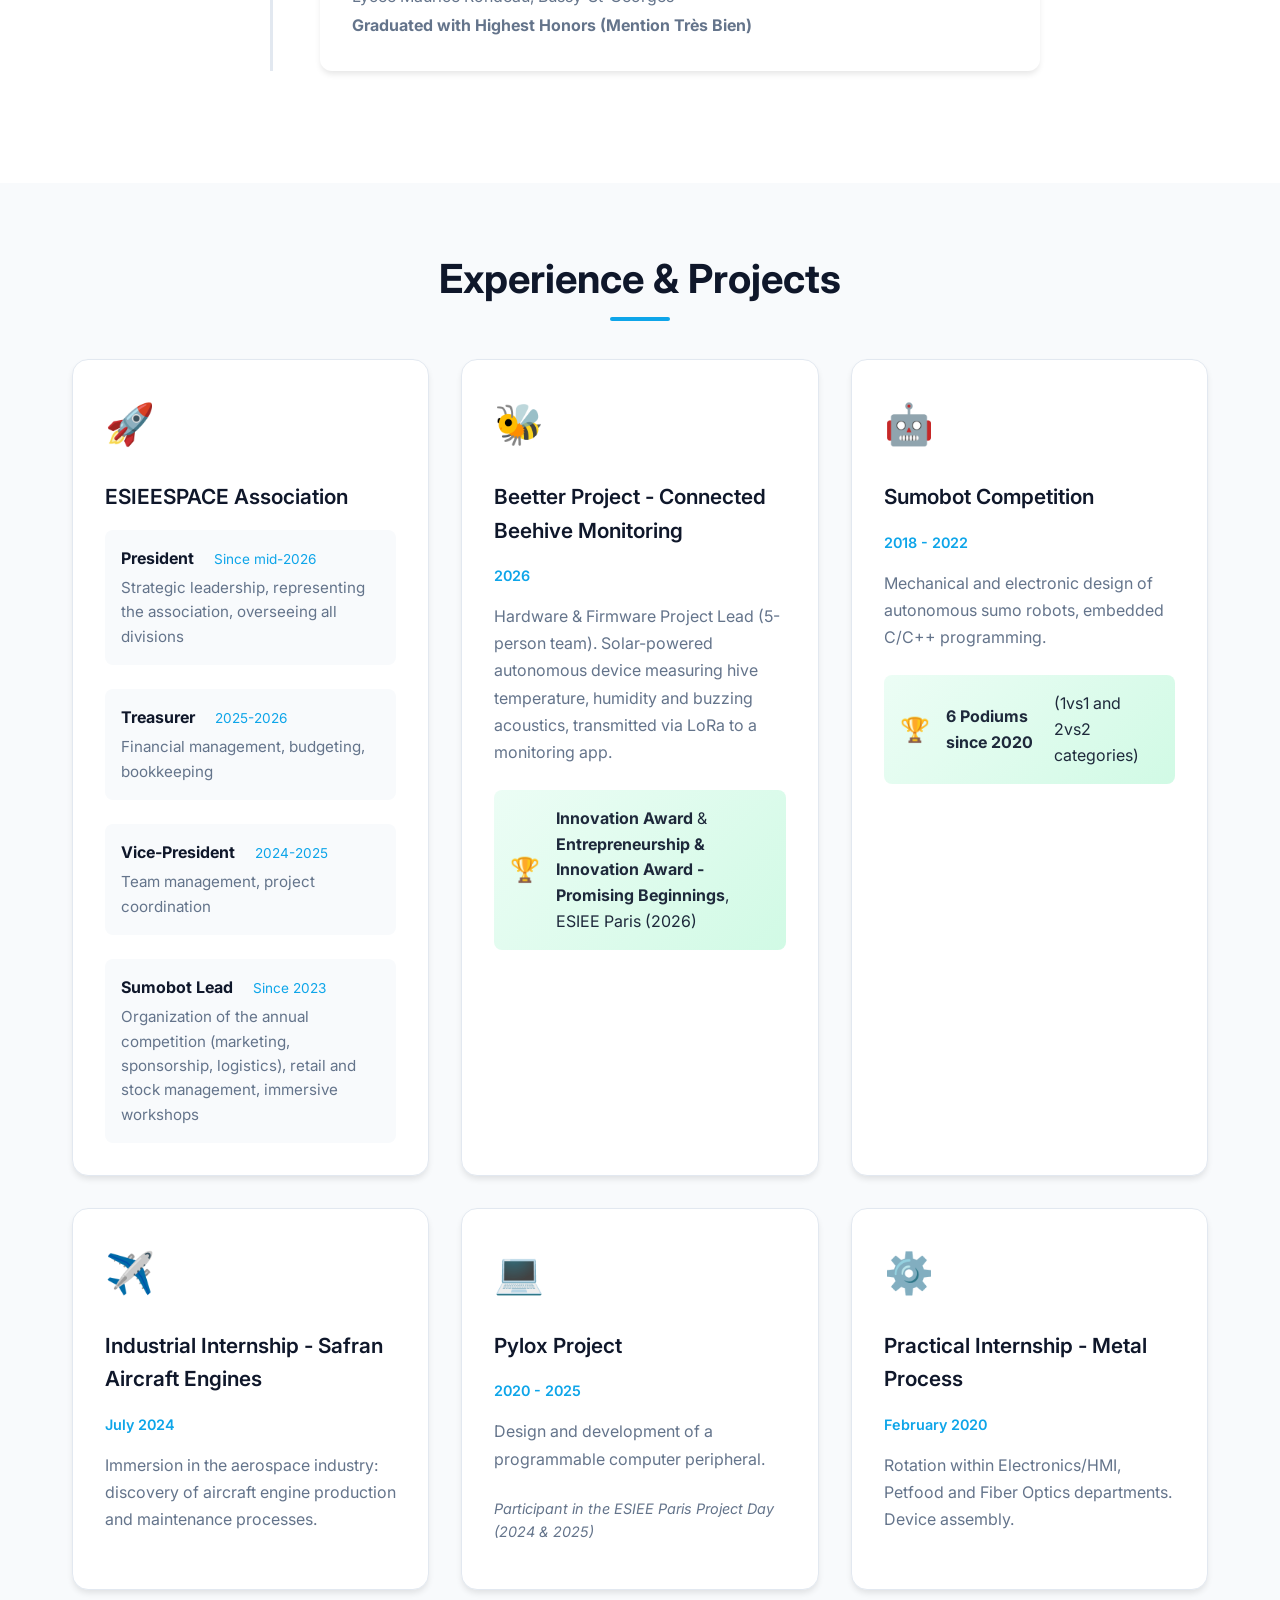
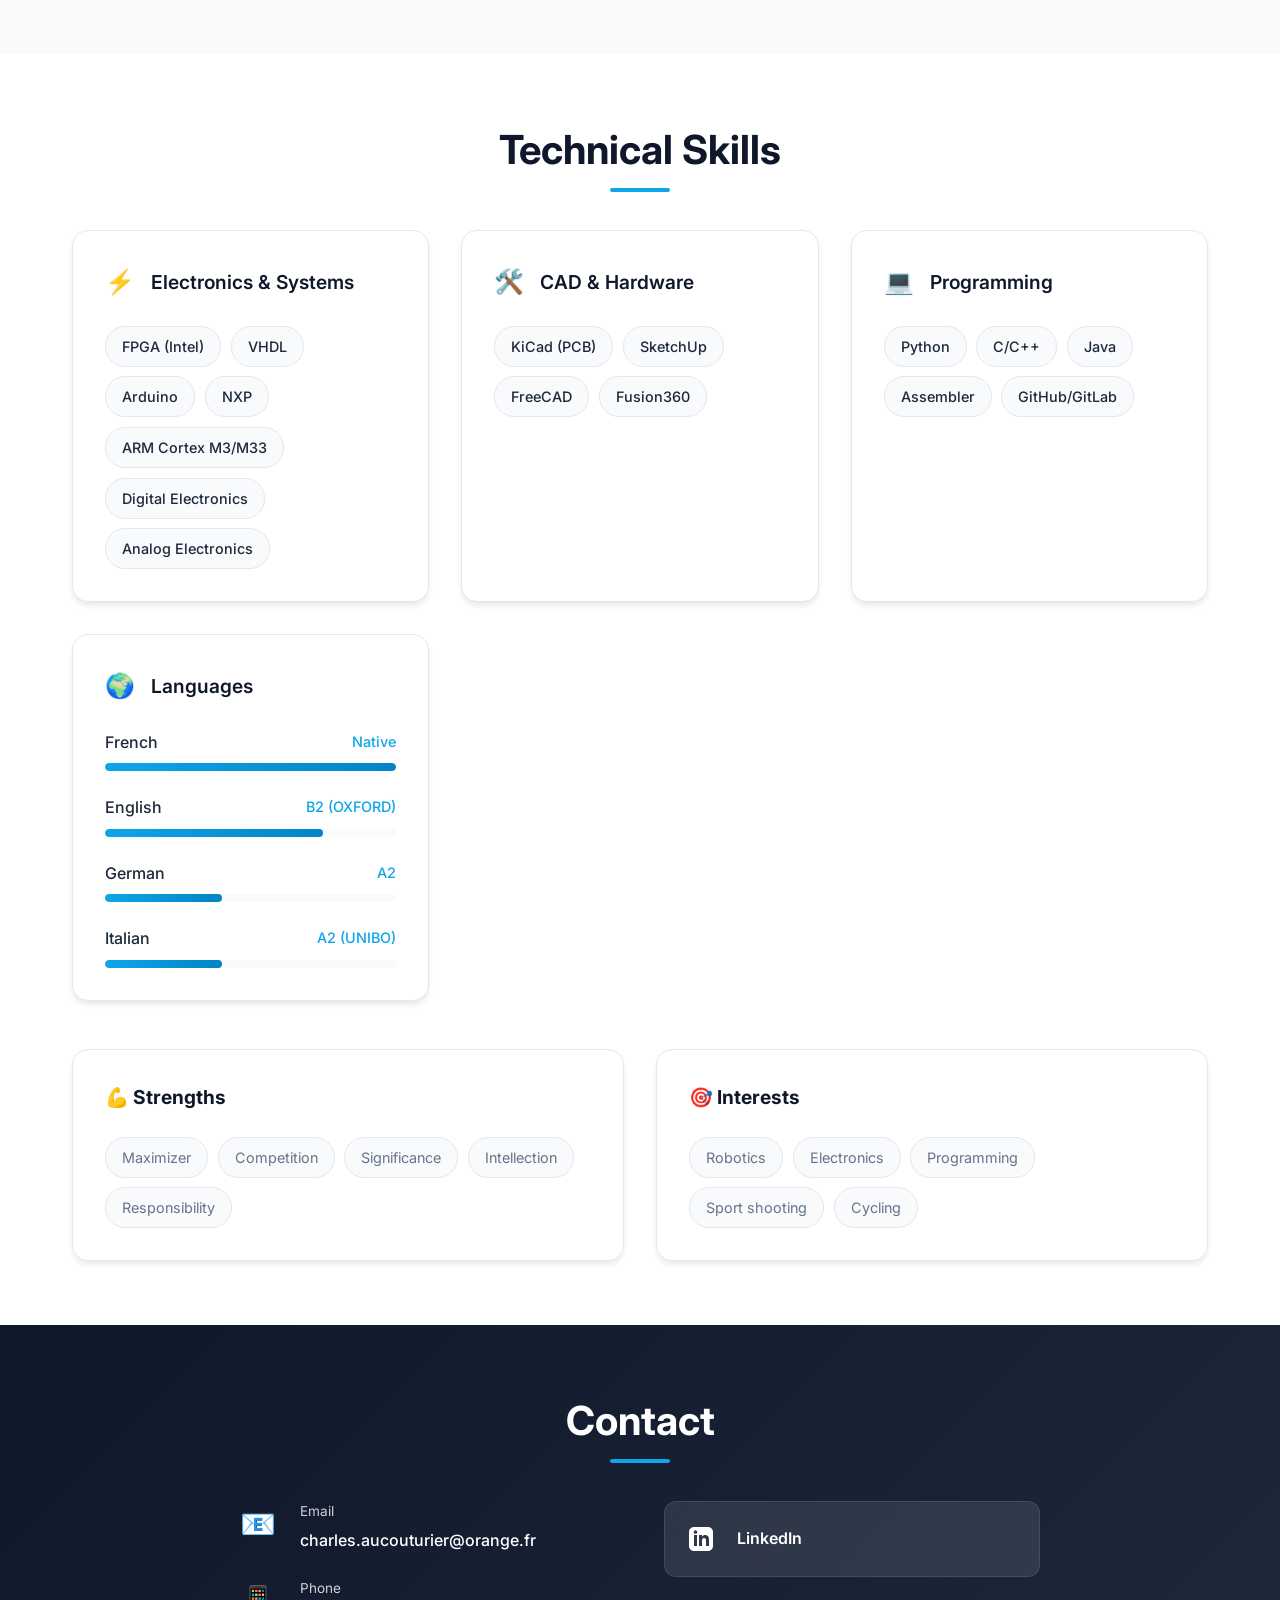
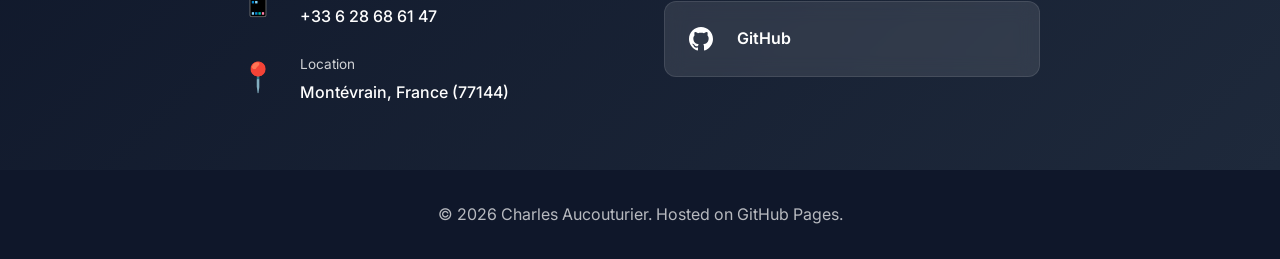
==== commit 655b2ae6: "Content update" ====
--- a/en/index.html
+++ b/en/index.html
@@ -82,9 +82,10 @@
                     <div class="timeline-dot"></div>
                     <div class="timeline-content">
                         <div class="timeline-header">
-                            <h3>Engineering Cycle - ESIEE Paris</h3>
+                            <h3>Engineering Cycle (2nd year) - ESIEE Paris</h3>
                             <span class="timeline-date">2023 - Present</span>
                         </div>
+                        <p class="timeline-description">Intelligent Electronic Systems major (SEI)</p>
                         <ul class="timeline-details">
                             <li>Elected member of the Student Parliament at Université Gustave Eiffel (UGE)</li>
                             <li>UGE Representative in the Pioneer Alliance (Pioneer Council)</li>
@@ -137,7 +138,11 @@
                     <h3 class="card-title">ESIEESPACE Association</h3>
                     <div class="card-roles">
                         <div class="role">
-                            <strong>Treasurer</strong> <span class="role-date">Since mid-2025</span>
+                            <strong>President</strong> <span class="role-date">Since mid-2026</span>
+                            <p>Strategic leadership, representing the association, overseeing all divisions</p>
+                        </div>
+                        <div class="role">
+                            <strong>Treasurer</strong> <span class="role-date">2025-2026</span>
                             <p>Financial management, budgeting, bookkeeping</p>
                         </div>
                         <div class="role">
@@ -151,13 +156,27 @@
                     </div>
                 </div>
 
+                <!-- Beetter -->
+                <div class="card scroll-reveal">
+                    <div class="card-icon">🐝</div>
+                    <h3 class="card-title">Beetter Project - Connected Beehive Monitoring</h3>
+                    <span class="card-date">2026</span>
+                    <p class="card-description">
+                        Hardware & Firmware Project Lead (5-person team). Solar-powered autonomous device measuring hive temperature, humidity and buzzing acoustics, transmitted via LoRa to a monitoring app.
+                    </p>
+                    <div class="achievement">
+                        <span class="achievement-icon">🏆</span>
+                        <span class="achievement-text"><strong>Innovation Award</strong> &amp; <strong>Entrepreneurship &amp; Innovation Award - Promising Beginnings</strong>, ESIEE Paris (2026)</span>
+                    </div>
+                </div>
+
                 <!-- Sumobot Competition -->
                 <div class="card scroll-reveal">
                     <div class="card-icon">🤖</div>
                     <h3 class="card-title">Sumobot Competition</h3>
                     <span class="card-date">2018 - 2022</span>
                     <p class="card-description">
-                        Design, assembly, and programming of sumo robots
+                        Mechanical and electronic design of autonomous sumo robots, embedded C/C++ programming.
                     </p>
                     <div class="achievement">
                         <span class="achievement-icon">🏆</span>
@@ -227,7 +246,7 @@
                         CAD & Hardware
                     </h3>
                     <div class="skill-tags">
-                        <span class="skill-tag">KiCad</span>
+                        <span class="skill-tag">KiCad (PCB)</span>
                         <span class="skill-tag">SketchUp</span>
                         <span class="skill-tag">FreeCAD</span>
                         <span class="skill-tag">Fusion360</span>
--- a/css/style.css
+++ b/css/style.css
@@ -413,6 +413,10 @@
     line-height: 1.8;
 }
 
+.timeline-description + .timeline-details {
+    margin-top: var(--spacing-sm);
+}
+
 /* ===========================
    CARDS GRID
    =========================== */
@@ -505,6 +509,11 @@
 
 .achievement-icon {
     font-size: 1.5rem;
+    flex-shrink: 0;
+}
+
+.achievement-text {
+    flex: 1;
 }
 
 .card-note {
